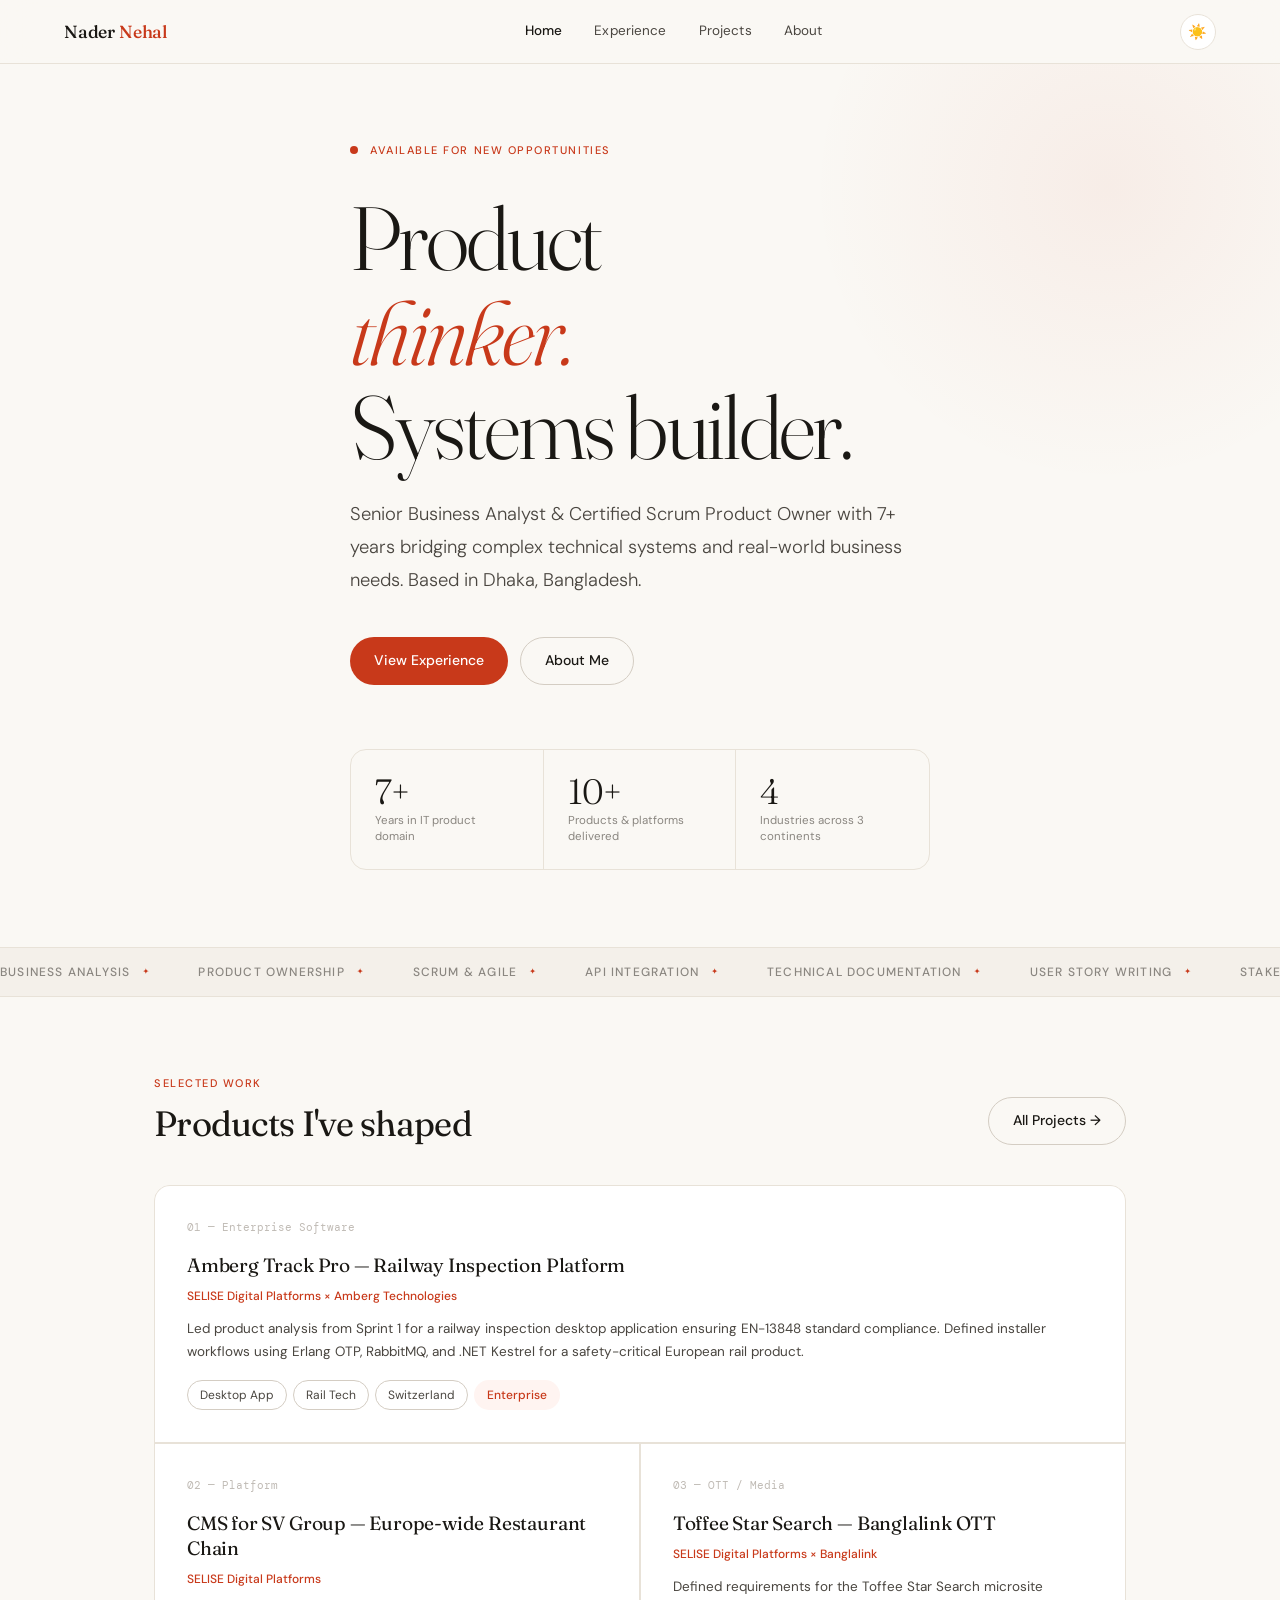
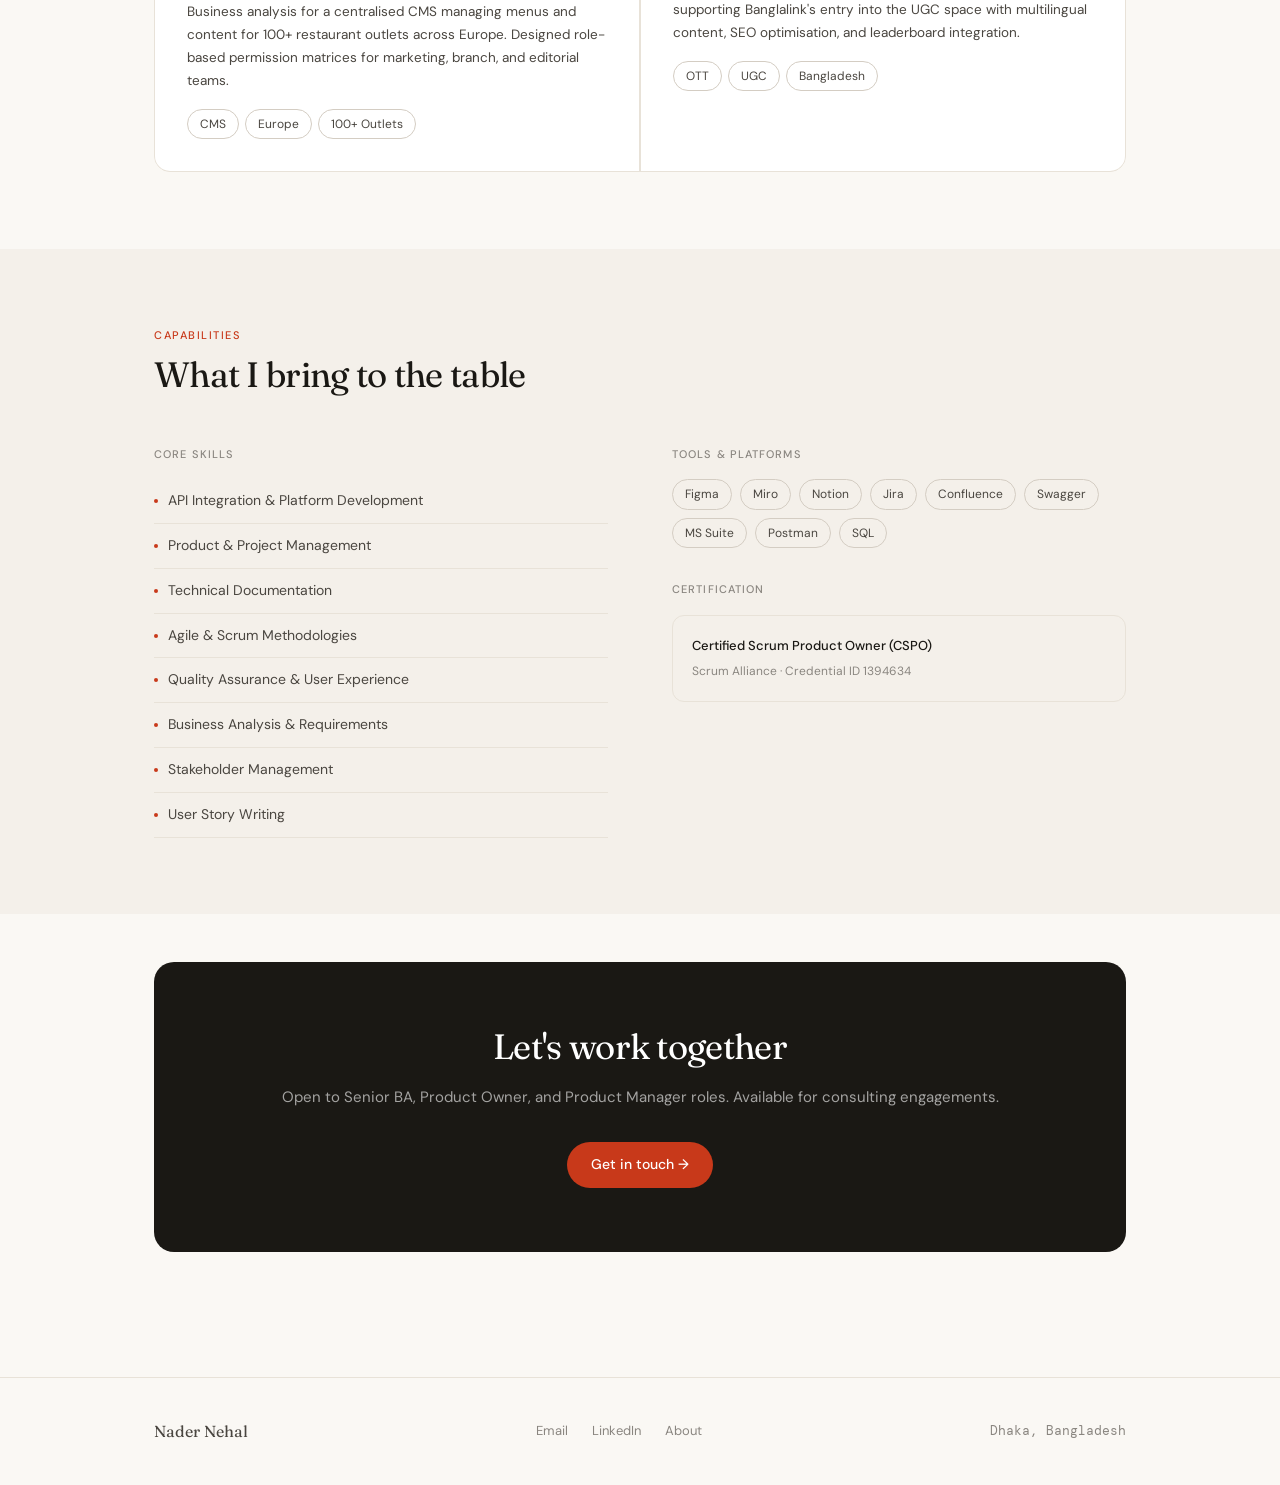
==== index.html @ c9321249 "Initial commit" ====
<!DOCTYPE html>
<html lang="en">
<head>
<meta charset="UTF-8"/>
<meta name="viewport" content="width=device-width,initial-scale=1"/>
<title>Nader Nehal — Business Analyst & Product Owner</title>
<meta name="description" content="Senior Business Analyst and Certified Scrum Product Owner with 7+ years in IT product domain. Based in Dhaka, Bangladesh."/>
<link rel="stylesheet" href="shared.css"/>
<style>
/* HERO */
.hero { min-height: calc(100vh - var(--nav-h)); display: flex; flex-direction: column; justify-content: center; padding: clamp(3rem,6vw,5rem) 0; position: relative; overflow: hidden; }
.hero::before { content: ''; position: absolute; top: -20%; right: -10%; width: 600px; height: 600px; border-radius: 50%; background: radial-gradient(circle, rgba(200,57,26,0.06) 0%, transparent 70%); pointer-events: none; }
.hero-eyebrow { display: flex; align-items: center; gap: 12px; margin-bottom: 2rem; }
.hero-dot { width: 8px; height: 8px; border-radius: 50%; background: var(--accent); flex-shrink: 0; }
.hero-title { margin-bottom: 1.5rem; }
.hero-title em { font-style: italic; color: var(--accent); }
.hero-sub { font-size: clamp(1rem, 2vw, 1.15rem); color: var(--ink-2); max-width: 560px; line-height: 1.8; margin-bottom: 2.5rem; font-weight: 300; }
.hero-actions { display: flex; gap: 12px; flex-wrap: wrap; margin-bottom: 4rem; }
.hero-stats { display: grid; grid-template-columns: repeat(3, 1fr); gap: 0; border: 1px solid var(--border); border-radius: 16px; overflow: hidden; max-width: 580px; }
.stat-item { padding: 1.5rem; border-right: 1px solid var(--border); }
.stat-item:last-child { border-right: none; }
.stat-num { font-family: var(--disp); font-size: 2.2rem; font-weight: 300; letter-spacing: -0.03em; color: var(--ink); line-height: 1; margin-bottom: 4px; }
.stat-label { font-size: 11.5px; color: var(--ink-3); font-weight: 400; line-height: 1.4; }

/* MARQUEE */
.marquee-wrap { overflow: hidden; border-top: 1px solid var(--border); border-bottom: 1px solid var(--border); padding: 14px 0; background: var(--surface); }
.marquee-inner { display: flex; gap: 3rem; animation: marquee 20s linear infinite; white-space: nowrap; }
.marquee-item { font-size: 12px; font-weight: 500; letter-spacing: 0.1em; text-transform: uppercase; color: var(--ink-3); display: flex; align-items: center; gap: 12px; }
.marquee-item::after { content: '✦'; color: var(--accent); font-size: 8px; }
@keyframes marquee { from { transform: translateX(0); } to { transform: translateX(-50%); } }

/* FEATURED WORK */
.work-grid { display: grid; grid-template-columns: 1fr 1fr; gap: 1.5px; background: var(--border); border: 1px solid var(--border); border-radius: 16px; overflow: hidden; }
.work-card { background: var(--white); padding: 2rem; transition: background 0.2s; cursor: default; position: relative; }
.work-card:hover { background: var(--cream); }
.work-card-wide { grid-column: 1 / -1; }
.work-num { font-family: var(--mono); font-size: 11px; color: var(--ink-4); margin-bottom: 1rem; }
.work-title { font-family: var(--disp); font-size: 1.2rem; font-weight: 400; color: var(--ink); margin-bottom: 8px; letter-spacing: -0.01em; line-height: 1.3; }
.work-co { font-size: 12px; color: var(--accent); font-weight: 500; margin-bottom: 12px; }
.work-desc { font-size: 13.5px; color: var(--ink-2); line-height: 1.7; }
.work-tags { display: flex; flex-wrap: wrap; gap: 6px; margin-top: 1rem; }

/* SKILLS SECTION */
.skills-layout { display: grid; grid-template-columns: 1fr 1fr; gap: 4rem; }
.skill-list { list-style: none; }
.skill-list li { display: flex; align-items: center; gap: 10px; padding: 10px 0; border-bottom: 1px solid var(--border); font-size: 14px; color: var(--ink-2); }
.skill-list li::before { content: ''; width: 4px; height: 4px; border-radius: 50%; background: var(--accent); flex-shrink: 0; }

/* CTA */
.cta-band { background: var(--ink); color: white; border-radius: 20px; padding: clamp(2.5rem, 5vw, 4rem); text-align: center; margin: 0 0 clamp(3rem, 6vw, 5rem); }
[data-theme="dark"] .cta-band { background: var(--white); }
.cta-band .display-md { color: white; margin-bottom: 1rem; }
[data-theme="dark"] .cta-band .display-md { color: var(--ink); }
.cta-band p { color: rgba(255,255,255,0.6); margin-bottom: 2rem; font-size: 15px; }
[data-theme="dark"] .cta-band p { color: var(--ink-3); }

@media (max-width: 768px) {
  .work-grid { grid-template-columns: 1fr; }
  .work-card-wide { grid-column: 1; }
  .skills-layout { grid-template-columns: 1fr; gap: 2rem; }
  .hero-stats { grid-template-columns: 1fr; max-width: 280px; }
  .stat-item { border-right: none; border-bottom: 1px solid var(--border); }
  .stat-item:last-child { border-bottom: none; }
}
</style>
</head>
<body>
<nav class="nav">
  <a href="index.html" class="nav-brand">Nader <span>Nehal</span></a>
  <div class="nav-links">
    <a href="index.html" class="active">Home</a>
    <a href="experience.html">Experience</a>
    <a href="projects.html">Projects</a>
    <a href="about.html">About</a>
  </div>
  <div class="nav-right">
    <button class="theme-btn" id="theme-btn" title="Toggle dark mode">☀️</button>
    <button class="menu-btn" id="menu-btn" aria-label="Menu"><span></span><span></span><span></span></button>
  </div>
</nav>
<div class="mobile-menu" id="mobile-menu">
  <a href="index.html">Home</a>
  <a href="experience.html">Experience</a>
  <a href="projects.html">Projects</a>
  <a href="about.html">About</a>
</div>

<main>
  <!-- HERO -->
  <section class="hero">
    <div class="container">
      <div class="hero-eyebrow fade-up">
        <div class="hero-dot"></div>
        <span class="overline">Available for new opportunities</span>
      </div>
      <h1 class="display-xl hero-title fade-up fade-up-1">
        Product<br>
        <em>thinker.</em><br>
        Systems builder.
      </h1>
      <p class="hero-sub fade-up fade-up-2">Senior Business Analyst & Certified Scrum Product Owner with 7+ years bridging complex technical systems and real-world business needs. Based in Dhaka, Bangladesh.</p>
      <div class="hero-actions fade-up fade-up-3">
        <a href="experience.html" class="btn btn-primary">View Experience</a>
        <a href="about.html" class="btn btn-outline">About Me</a>
      </div>
      <div class="hero-stats fade-up fade-up-4">
        <div class="stat-item">
          <div class="stat-num">7+</div>
          <div class="stat-label">Years in IT product domain</div>
        </div>
        <div class="stat-item">
          <div class="stat-num">10+</div>
          <div class="stat-label">Products & platforms delivered</div>
        </div>
        <div class="stat-item">
          <div class="stat-num">4</div>
          <div class="stat-label">Industries across 3 continents</div>
        </div>
      </div>
    </div>
  </section>

  <!-- MARQUEE -->
  <div class="marquee-wrap">
    <div class="marquee-inner">
      <span class="marquee-item">Business Analysis</span>
      <span class="marquee-item">Product Ownership</span>
      <span class="marquee-item">Scrum & Agile</span>
      <span class="marquee-item">API Integration</span>
      <span class="marquee-item">Technical Documentation</span>
      <span class="marquee-item">User Story Writing</span>
      <span class="marquee-item">Stakeholder Management</span>
      <span class="marquee-item">UAT Facilitation</span>
      <span class="marquee-item">Business Analysis</span>
      <span class="marquee-item">Product Ownership</span>
      <span class="marquee-item">Scrum & Agile</span>
      <span class="marquee-item">API Integration</span>
      <span class="marquee-item">Technical Documentation</span>
      <span class="marquee-item">User Story Writing</span>
      <span class="marquee-item">Stakeholder Management</span>
      <span class="marquee-item">UAT Facilitation</span>
    </div>
  </div>

  <!-- FEATURED WORK -->
  <section class="section">
    <div class="container">
      <div style="display:flex;align-items:flex-end;justify-content:space-between;flex-wrap:wrap;gap:1rem;margin-bottom:2.5rem;">
        <div>
          <div class="overline fade-up" style="margin-bottom:10px;">Selected Work</div>
          <h2 class="display-md fade-up fade-up-1">Products I've shaped</h2>
        </div>
        <a href="projects.html" class="btn btn-outline fade-up fade-up-2">All Projects →</a>
      </div>
      <div class="work-grid fade-up fade-up-1">
        <div class="work-card work-card-wide">
          <div class="work-num">01 — Enterprise Software</div>
          <div class="work-title">Amberg Track Pro — Railway Inspection Platform</div>
          <div class="work-co">SELISE Digital Platforms × Amberg Technologies</div>
          <div class="work-desc">Led product analysis from Sprint 1 for a railway inspection desktop application ensuring EN-13848 standard compliance. Defined installer workflows using Erlang OTP, RabbitMQ, and .NET Kestrel for a safety-critical European rail product.</div>
          <div class="work-tags">
            <span class="tag">Desktop App</span><span class="tag">Rail Tech</span><span class="tag">Switzerland</span><span class="tag tag-accent">Enterprise</span>
          </div>
        </div>
        <div class="work-card">
          <div class="work-num">02 — Platform</div>
          <div class="work-title">CMS for SV Group — Europe-wide Restaurant Chain</div>
          <div class="work-co">SELISE Digital Platforms</div>
          <div class="work-desc">Business analysis for a centralised CMS managing menus and content for 100+ restaurant outlets across Europe. Designed role-based permission matrices for marketing, branch, and editorial teams.</div>
          <div class="work-tags">
            <span class="tag">CMS</span><span class="tag">Europe</span><span class="tag">100+ Outlets</span>
          </div>
        </div>
        <div class="work-card">
          <div class="work-num">03 — OTT / Media</div>
          <div class="work-title">Toffee Star Search — Banglalink OTT</div>
          <div class="work-co">SELISE Digital Platforms × Banglalink</div>
          <div class="work-desc">Defined requirements for the Toffee Star Search microsite supporting Banglalink's entry into the UGC space with multilingual content, SEO optimisation, and leaderboard integration.</div>
          <div class="work-tags">
            <span class="tag">OTT</span><span class="tag">UGC</span><span class="tag">Bangladesh</span>
          </div>
        </div>
      </div>
    </div>
  </section>

  <!-- SKILLS -->
  <section class="section" style="background:var(--surface);">
    <div class="container">
      <div class="overline fade-up" style="margin-bottom:10px;">Capabilities</div>
      <h2 class="display-md fade-up fade-up-1" style="margin-bottom:3rem;">What I bring to the table</h2>
      <div class="skills-layout">
        <div>
          <div style="font-size:11px;font-weight:500;letter-spacing:0.1em;text-transform:uppercase;color:var(--ink-3);margin-bottom:1rem;">Core Skills</div>
          <ul class="skill-list fade-up fade-up-1">
            <li>API Integration & Platform Development</li>
            <li>Product & Project Management</li>
            <li>Technical Documentation</li>
            <li>Agile & Scrum Methodologies</li>
            <li>Quality Assurance & User Experience</li>
            <li>Business Analysis & Requirements</li>
            <li>Stakeholder Management</li>
            <li>User Story Writing</li>
          </ul>
        </div>
        <div>
          <div style="font-size:11px;font-weight:500;letter-spacing:0.1em;text-transform:uppercase;color:var(--ink-3);margin-bottom:1rem;">Tools & Platforms</div>
          <div style="display:flex;flex-wrap:wrap;gap:8px;" class="fade-up fade-up-2">
            <span class="tag">Figma</span><span class="tag">Miro</span><span class="tag">Notion</span>
            <span class="tag">Jira</span><span class="tag">Confluence</span><span class="tag">Swagger</span>
            <span class="tag">MS Suite</span><span class="tag">Postman</span><span class="tag">SQL</span>
          </div>
          <div style="margin-top:2rem;">
            <div style="font-size:11px;font-weight:500;letter-spacing:0.1em;text-transform:uppercase;color:var(--ink-3);margin-bottom:1rem;">Certification</div>
            <div class="fade-up fade-up-3" style="border:1px solid var(--border);border-radius:12px;padding:1.2rem;">
              <div style="font-size:13px;font-weight:500;color:var(--ink);margin-bottom:4px;">Certified Scrum Product Owner (CSPO)</div>
              <div style="font-size:12px;color:var(--ink-3);">Scrum Alliance · Credential ID 1394634</div>
            </div>
          </div>
        </div>
      </div>
    </div>
  </section>

  <!-- CTA -->
  <section class="section-sm">
    <div class="container">
      <div class="cta-band fade-up">
        <h2 class="display-md">Let's work together</h2>
        <p>Open to Senior BA, Product Owner, and Product Manager roles. Available for consulting engagements.</p>
        <a href="mailto:nader.nehal0@gmail.com" class="btn btn-primary">Get in touch →</a>
      </div>
    </div>
  </section>
</main>

<footer class="footer">
  <div class="container">
    <div class="footer-inner">
      <span class="footer-name">Nader Nehal</span>
      <div class="footer-links">
        <a href="mailto:nader.nehal0@gmail.com">Email</a>
        <a href="https://linkedin.com/in/nadernehal" target="_blank">LinkedIn</a>
        <a href="about.html">About</a>
      </div>
      <span class="mono">Dhaka, Bangladesh</span>
    </div>
  </div>
</footer>

<script src="site-content.js"></script>
<script>
// Theme
const html = document.documentElement;
const themeBtn = document.getElementById('theme-btn');
const saved = localStorage.getItem('nn-theme');
if(saved === 'dark') { html.dataset.theme = 'dark'; themeBtn.textContent = '🌙'; }
themeBtn.addEventListener('click', () => {
  const isDark = html.dataset.theme === 'dark';
  html.dataset.theme = isDark ? '' : 'dark';
  themeBtn.textContent = isDark ? '☀️' : '🌙';
  localStorage.setItem('nn-theme', isDark ? 'light' : 'dark');
});

// Mobile menu
const menuBtn = document.getElementById('menu-btn');
const mobileMenu = document.getElementById('mobile-menu');
menuBtn.addEventListener('click', () => mobileMenu.classList.toggle('open'));

// Scroll animations
const obs = new IntersectionObserver((entries) => {
  entries.forEach(e => { if(e.isIntersecting) e.target.classList.add('visible'); });
}, { threshold: 0.1 });
document.querySelectorAll('.fade-up').forEach(el => obs.observe(el));
</script>
</body>
</html>
---- shared.css ----
@import url('https://fonts.googleapis.com/css2?family=Fraunces:ital,opsz,wght@0,9..144,300;0,9..144,400;0,9..144,500;0,9..144,600;1,9..144,300;1,9..144,400&family=DM+Sans:wght@300;400;500&family=DM+Mono:wght@400;500&display=swap');

*, *::before, *::after { box-sizing: border-box; margin: 0; padding: 0; }

:root {
  --cream: #faf8f4;
  --white: #ffffff;
  --ink: #1a1814;
  --ink-2: #4a4640;
  --ink-3: #8a8680;
  --ink-4: #c0bbb5;
  --border: #e8e2d8;
  --border-2: #d4cdc3;
  --accent: #c8391a;
  --accent-2: #e04a2a;
  --accent-bg: #fff4f1;
  --gold: #b8860b;
  --surface: #f4f0ea;
  --disp: 'Fraunces', Georgia, serif;
  --sans: 'DM Sans', system-ui, sans-serif;
  --mono: 'DM Mono', monospace;
  --nav-h: 64px;
}

[data-theme="dark"] {
  --cream: #131210;
  --white: #1c1a17;
  --ink: #f0ece4;
  --ink-2: #b0a898;
  --ink-3: #706860;
  --ink-4: #403830;
  --border: #2a2620;
  --border-2: #3a3630;
  --accent: #e05030;
  --accent-bg: #1e1410;
  --surface: #181610;
}

html, body { min-height: 100vh; background: var(--cream); color: var(--ink); font-family: var(--sans); font-size: 16px; line-height: 1.7; -webkit-font-smoothing: antialiased; transition: background 0.3s, color 0.3s; }

/* NAV */
.nav {
  position: sticky; top: 0; z-index: 100; height: var(--nav-h);
  display: flex; align-items: center; justify-content: space-between;
  padding: 0 clamp(1.5rem, 5vw, 4rem);
  background: rgba(250,248,244,0.92); backdrop-filter: blur(16px);
  border-bottom: 1px solid var(--border);
  transition: background 0.3s;
}
[data-theme="dark"] .nav { background: rgba(19,18,16,0.92); }

.nav-brand { font-family: var(--disp); font-size: 1.1rem; font-weight: 500; color: var(--ink); text-decoration: none; letter-spacing: -0.01em; }
.nav-brand span { color: var(--accent); }

.nav-links { display: flex; align-items: center; gap: 2rem; }
.nav-links a { font-size: 13.5px; font-weight: 400; color: var(--ink-2); text-decoration: none; letter-spacing: 0.01em; transition: color 0.15s; }
.nav-links a:hover, .nav-links a.active { color: var(--ink); }
.nav-links a.active { font-weight: 500; }

.nav-right { display: flex; align-items: center; gap: 12px; }

.theme-btn {
  width: 36px; height: 36px; border: 1px solid var(--border); border-radius: 50%;
  background: var(--white); cursor: pointer; display: flex; align-items: center; justify-content: center;
  font-size: 15px; transition: all 0.2s; color: var(--ink-2);
}
.theme-btn:hover { border-color: var(--border-2); color: var(--ink); }

.menu-btn { display: none; width: 36px; height: 36px; border: 1px solid var(--border); border-radius: 8px; background: var(--white); cursor: pointer; flex-direction: column; align-items: center; justify-content: center; gap: 4px; }
.menu-btn span { display: block; width: 16px; height: 1.5px; background: var(--ink-2); transition: all 0.2s; }

.mobile-menu { display: none; position: fixed; top: var(--nav-h); left: 0; right: 0; z-index: 99; background: var(--cream); border-bottom: 1px solid var(--border); padding: 1rem 1.5rem; flex-direction: column; gap: 0; }
.mobile-menu a { display: block; padding: 12px 0; font-size: 15px; color: var(--ink-2); text-decoration: none; border-bottom: 1px solid var(--border); }
.mobile-menu a:last-child { border-bottom: none; }
.mobile-menu.open { display: flex; }

/* LAYOUT */
.container { max-width: 1100px; margin: 0 auto; padding: 0 clamp(1.5rem, 5vw, 4rem); }
.section { padding: clamp(3rem, 6vw, 5rem) 0; }
.section-sm { padding: clamp(2rem, 4vw, 3rem) 0; }

/* TYPOGRAPHY */
.display-xl { font-family: var(--disp); font-size: clamp(3rem, 7vw, 6rem); font-weight: 300; line-height: 1.05; letter-spacing: -0.03em; color: var(--ink); }
.display-lg { font-family: var(--disp); font-size: clamp(2rem, 5vw, 3.5rem); font-weight: 300; line-height: 1.1; letter-spacing: -0.03em; }
.display-md { font-family: var(--disp); font-size: clamp(1.5rem, 3vw, 2.2rem); font-weight: 400; line-height: 1.2; letter-spacing: -0.02em; }
.overline { font-size: 11px; font-weight: 500; letter-spacing: 0.14em; text-transform: uppercase; color: var(--accent); }
.mono { font-family: var(--mono); font-size: 13px; color: var(--ink-3); }

/* DIVIDER */
.rule { height: 1px; background: var(--border); }
.rule-accent { height: 2px; background: var(--accent); width: 40px; }

/* PILL / TAG */
.tag { display: inline-block; padding: 4px 12px; border: 1px solid var(--border-2); border-radius: 99px; font-size: 12px; color: var(--ink-2); font-weight: 400; }
.tag-accent { background: var(--accent-bg); border-color: transparent; color: var(--accent); font-weight: 500; }

/* BUTTON */
.btn { display: inline-flex; align-items: center; gap: 8px; padding: 11px 24px; border-radius: 99px; font-size: 14px; font-weight: 500; cursor: pointer; transition: all 0.2s; text-decoration: none; border: none; font-family: var(--sans); }
.btn-primary { background: var(--accent); color: white; }
.btn-primary:hover { background: var(--accent-2); transform: translateY(-1px); }
.btn-outline { background: transparent; color: var(--ink); border: 1.5px solid var(--border-2); }
.btn-outline:hover { border-color: var(--ink-3); }

/* FOOTER */
.footer { border-top: 1px solid var(--border); padding: 2.5rem 0; }
.footer-inner { display: flex; align-items: center; justify-content: space-between; flex-wrap: wrap; gap: 1rem; }
.footer-name { font-family: var(--disp); font-size: 1rem; font-weight: 400; color: var(--ink-2); }
.footer-links { display: flex; gap: 1.5rem; }
.footer-links a { font-size: 13px; color: var(--ink-3); text-decoration: none; transition: color 0.15s; }
.footer-links a:hover { color: var(--ink); }

/* SCROLL ANIMATION */
.fade-up { opacity: 0; transform: translateY(24px); transition: opacity 0.6s ease, transform 0.6s ease; }
.fade-up.visible { opacity: 1; transform: translateY(0); }
.fade-up-1 { transition-delay: 0.1s; }
.fade-up-2 { transition-delay: 0.2s; }
.fade-up-3 { transition-delay: 0.3s; }
.fade-up-4 { transition-delay: 0.4s; }

@media (max-width: 768px) {
  .nav-links { display: none; }
  .menu-btn { display: flex; }
}
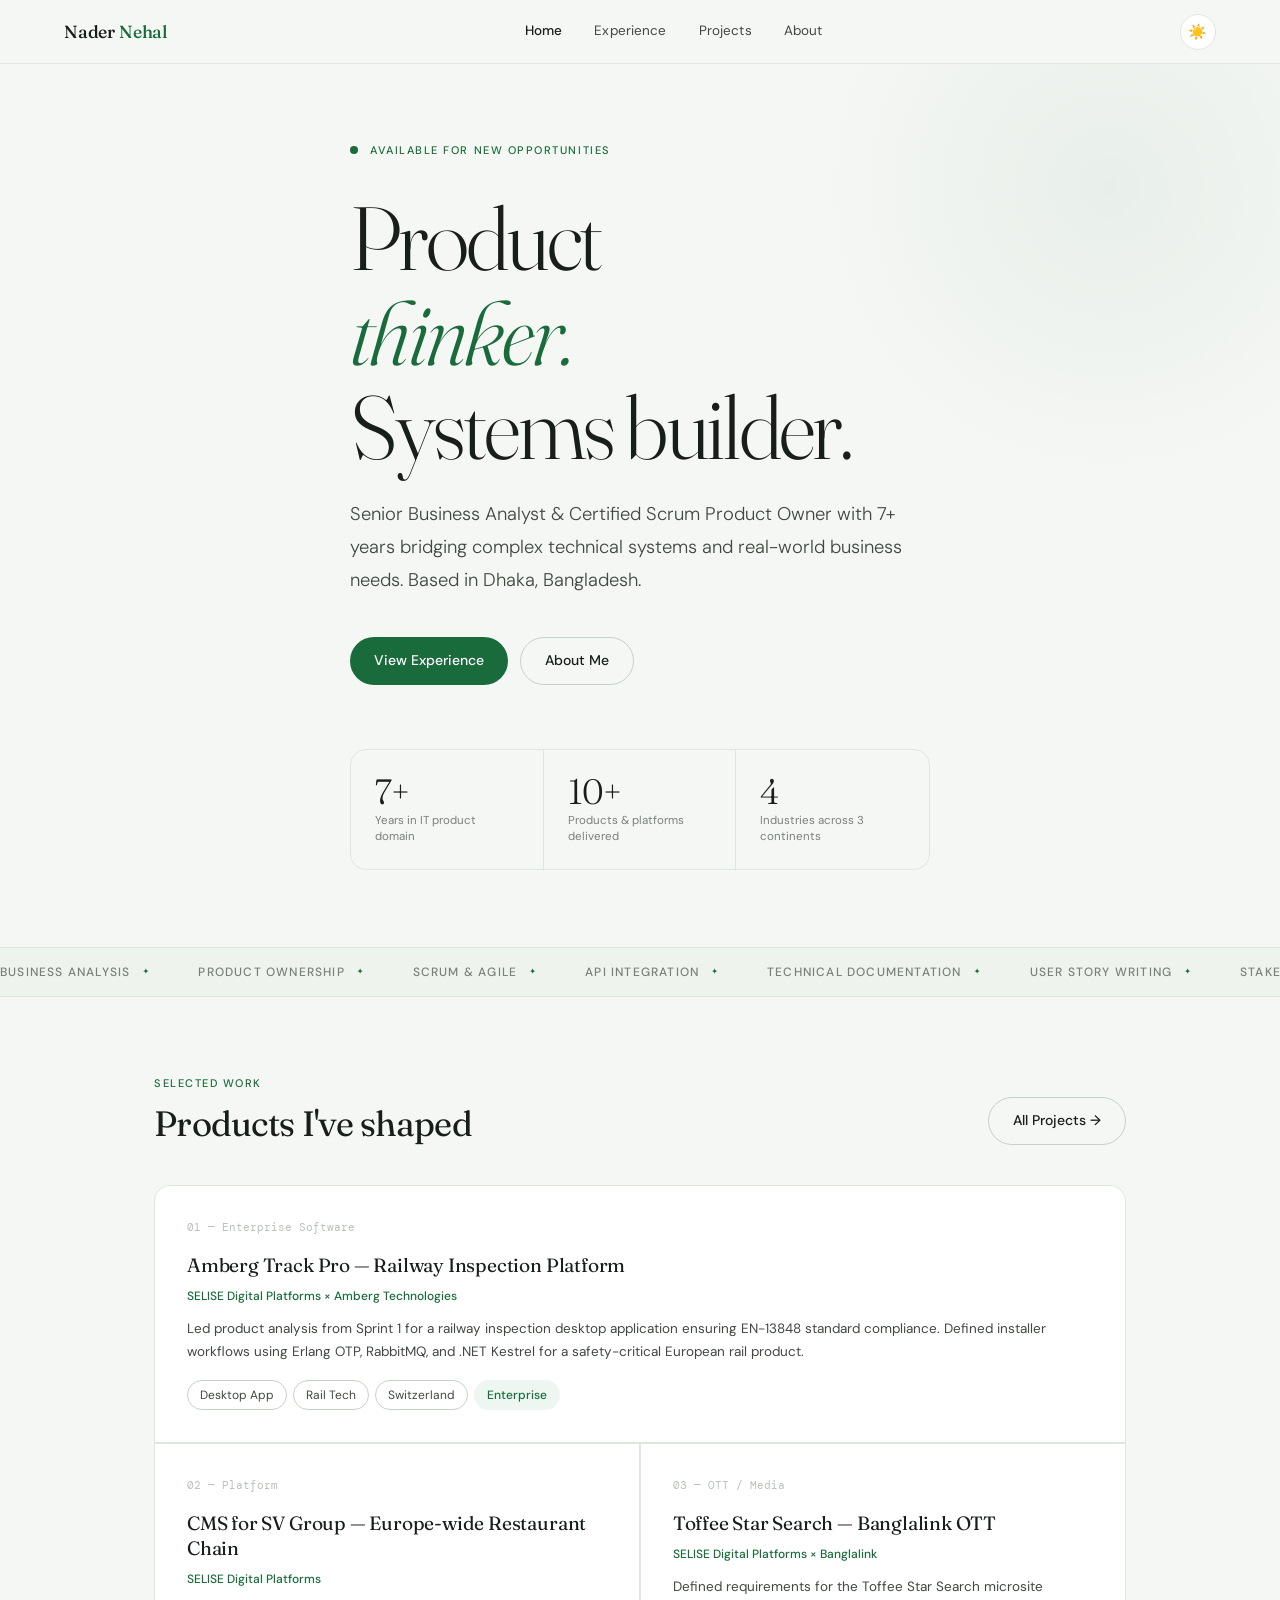
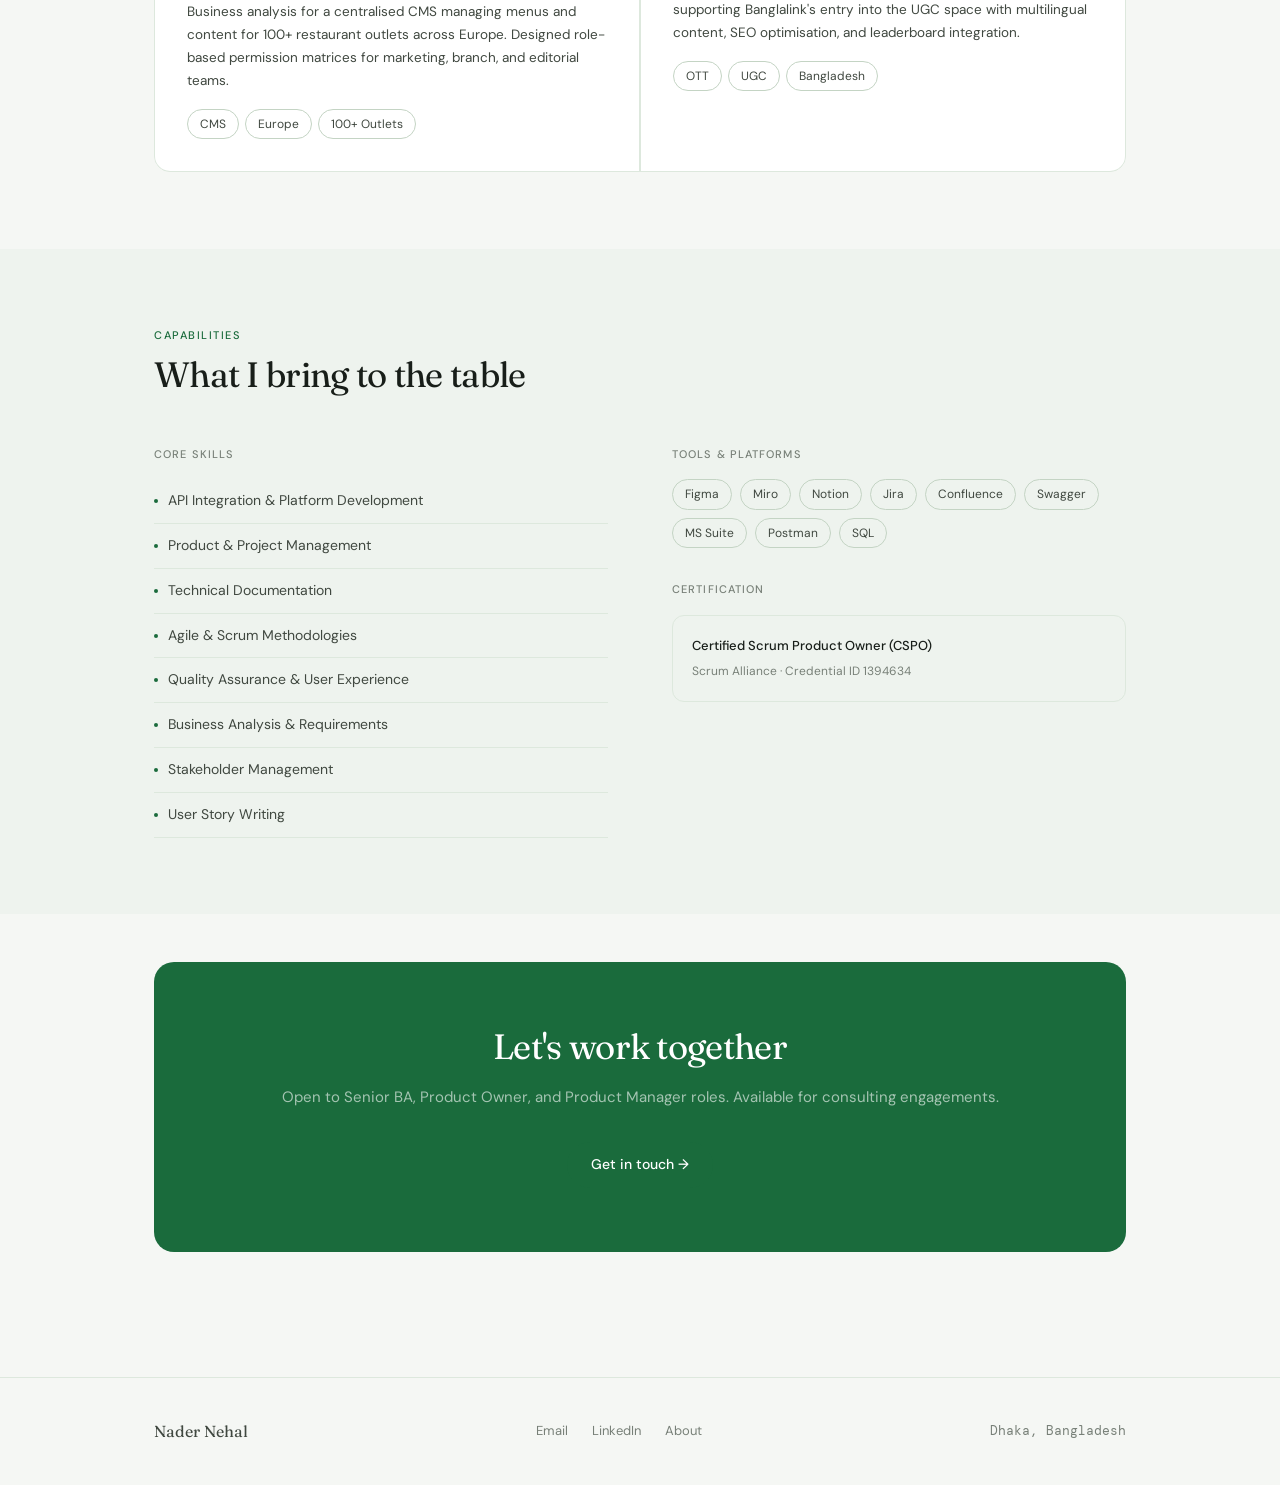
==== commit ed0a38c6: "Update to green color palette" ====
--- a/index.html
+++ b/index.html
@@ -9,7 +9,7 @@
 <style>
 /* HERO */
 .hero { min-height: calc(100vh - var(--nav-h)); display: flex; flex-direction: column; justify-content: center; padding: clamp(3rem,6vw,5rem) 0; position: relative; overflow: hidden; }
-.hero::before { content: ''; position: absolute; top: -20%; right: -10%; width: 600px; height: 600px; border-radius: 50%; background: radial-gradient(circle, rgba(200,57,26,0.06) 0%, transparent 70%); pointer-events: none; }
+.hero::before { content: ''; position: absolute; top: -20%; right: -10%; width: 600px; height: 600px; border-radius: 50%; background: radial-gradient(circle, rgba(26,107,60,0.06) 0%, transparent 70%); pointer-events: none; }
 .hero-eyebrow { display: flex; align-items: center; gap: 12px; margin-bottom: 2rem; }
 .hero-dot { width: 8px; height: 8px; border-radius: 50%; background: var(--accent); flex-shrink: 0; }
 .hero-title { margin-bottom: 1.5rem; }
@@ -47,7 +47,7 @@
 .skill-list li::before { content: ''; width: 4px; height: 4px; border-radius: 50%; background: var(--accent); flex-shrink: 0; }
 
 /* CTA */
-.cta-band { background: var(--ink); color: white; border-radius: 20px; padding: clamp(2.5rem, 5vw, 4rem); text-align: center; margin: 0 0 clamp(3rem, 6vw, 5rem); }
+.cta-band { background: var(--accent); color: white; border-radius: 20px; padding: clamp(2.5rem, 5vw, 4rem); text-align: center; margin: 0 0 clamp(3rem, 6vw, 5rem); }
 [data-theme="dark"] .cta-band { background: var(--white); }
 .cta-band .display-md { color: white; margin-bottom: 1rem; }
 [data-theme="dark"] .cta-band .display-md { color: var(--ink); }
--- a/shared.css
+++ b/shared.css
@@ -3,19 +3,19 @@
 *, *::before, *::after { box-sizing: border-box; margin: 0; padding: 0; }
 
 :root {
-  --cream: #faf8f4;
+  --cream: #f5f7f4;
   --white: #ffffff;
-  --ink: #1a1814;
-  --ink-2: #4a4640;
-  --ink-3: #8a8680;
-  --ink-4: #c0bbb5;
-  --border: #e8e2d8;
-  --border-2: #d4cdc3;
-  --accent: #c8391a;
-  --accent-2: #e04a2a;
-  --accent-bg: #fff4f1;
-  --gold: #b8860b;
-  --surface: #f4f0ea;
+  --ink: #181e19;
+  --ink-2: #404840;
+  --ink-3: #788078;
+  --ink-4: #b8c0b8;
+  --border: #dde8dd;
+  --border-2: #c4d4c4;
+  --accent: #1a6b3c;
+  --accent-2: #22844a;
+  --accent-bg: #eef6f1;
+  --gold: #2d8653;
+  --surface: #eef3ee;
   --disp: 'Fraunces', Georgia, serif;
   --sans: 'DM Sans', system-ui, sans-serif;
   --mono: 'DM Mono', monospace;
@@ -23,17 +23,17 @@
 }
 
 [data-theme="dark"] {
-  --cream: #131210;
-  --white: #1c1a17;
-  --ink: #f0ece4;
-  --ink-2: #b0a898;
-  --ink-3: #706860;
-  --ink-4: #403830;
-  --border: #2a2620;
-  --border-2: #3a3630;
-  --accent: #e05030;
-  --accent-bg: #1e1410;
-  --surface: #181610;
+  --cream: #111612;
+  --white: #171d18;
+  --ink: #e8f0e8;
+  --ink-2: #a0b0a0;
+  --ink-3: #607060;
+  --ink-4: #364036;
+  --border: #243024;
+  --border-2: #304030;
+  --accent: #2d9e56;
+  --accent-bg: #0e1e12;
+  --surface: #141a14;
 }
 
 html, body { min-height: 100vh; background: var(--cream); color: var(--ink); font-family: var(--sans); font-size: 16px; line-height: 1.7; -webkit-font-smoothing: antialiased; transition: background 0.3s, color 0.3s; }
@@ -43,11 +43,11 @@
   position: sticky; top: 0; z-index: 100; height: var(--nav-h);
   display: flex; align-items: center; justify-content: space-between;
   padding: 0 clamp(1.5rem, 5vw, 4rem);
-  background: rgba(250,248,244,0.92); backdrop-filter: blur(16px);
+  background: rgba(245,247,244,0.92); backdrop-filter: blur(16px);
   border-bottom: 1px solid var(--border);
   transition: background 0.3s;
 }
-[data-theme="dark"] .nav { background: rgba(19,18,16,0.92); }
+[data-theme="dark"] .nav { background: rgba(17,22,18,0.92); }
 
 .nav-brand { font-family: var(--disp); font-size: 1.1rem; font-weight: 500; color: var(--ink); text-decoration: none; letter-spacing: -0.01em; }
 .nav-brand span { color: var(--accent); }
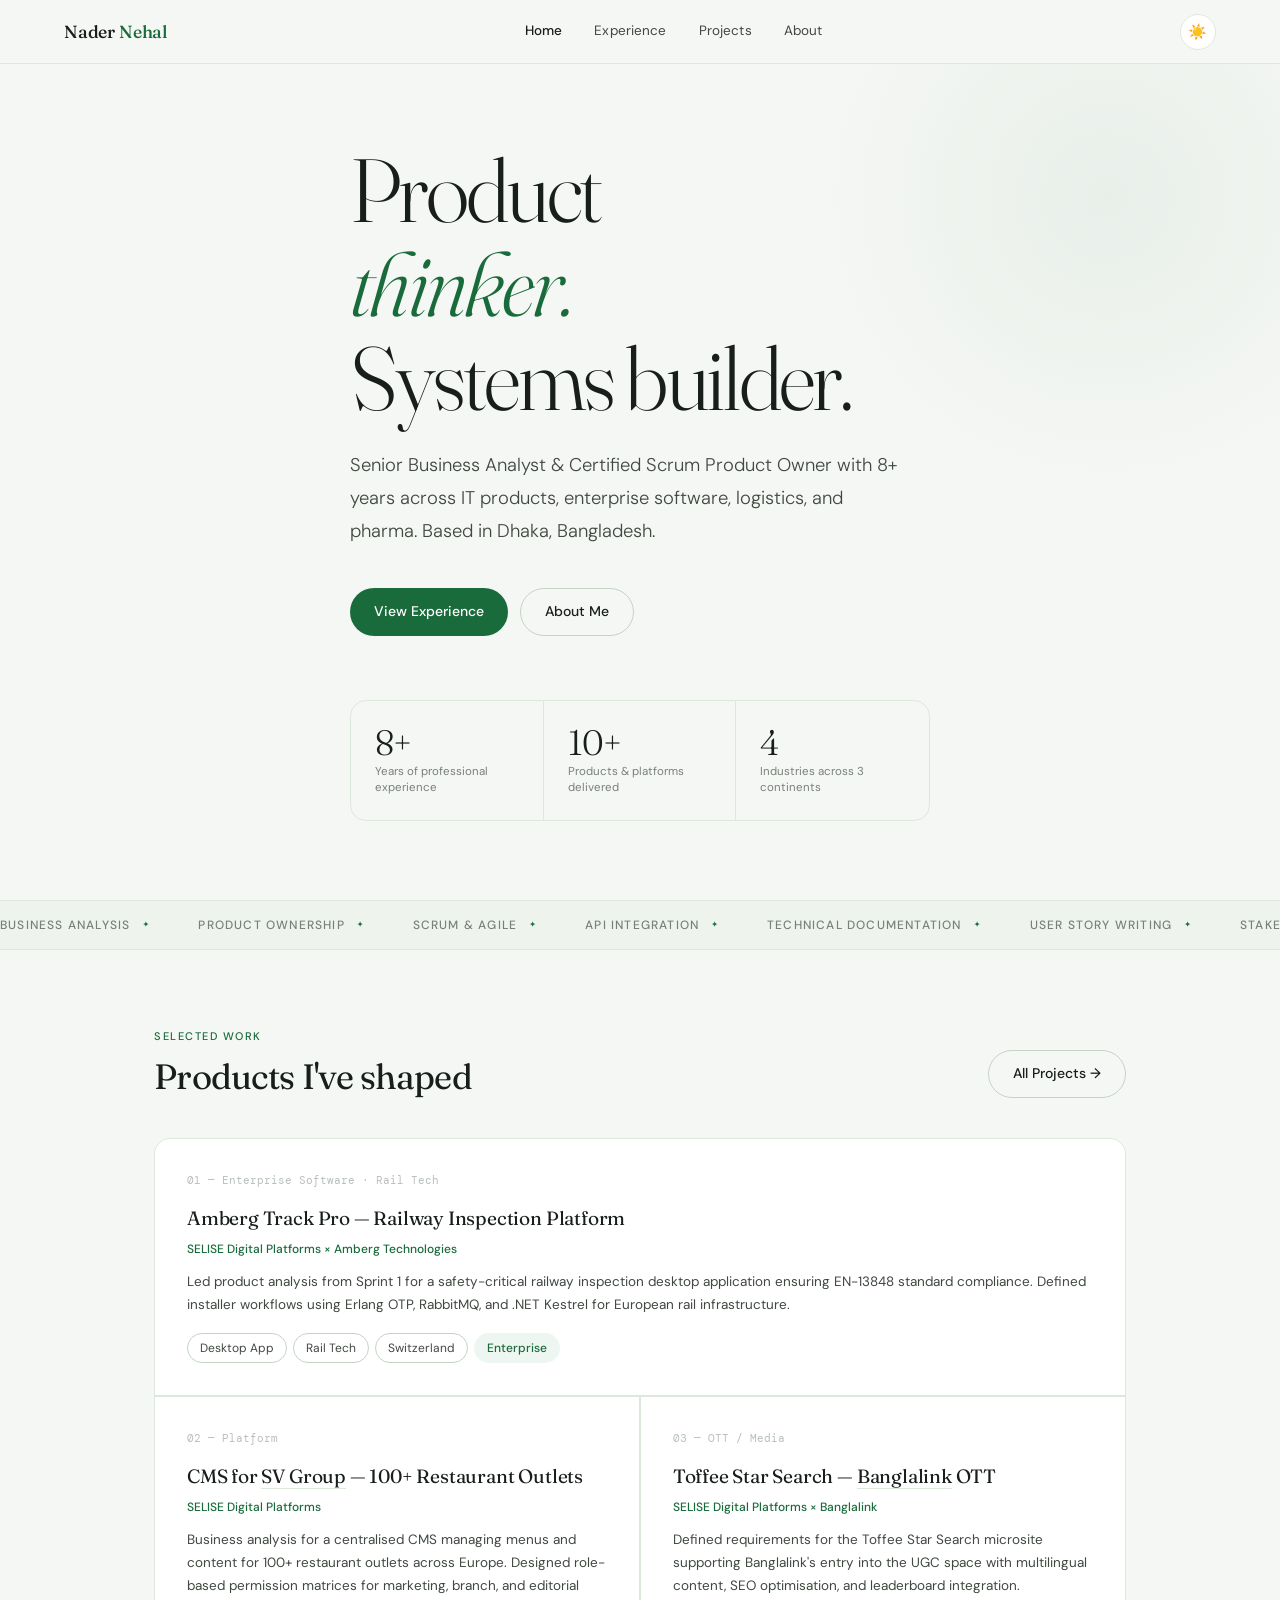
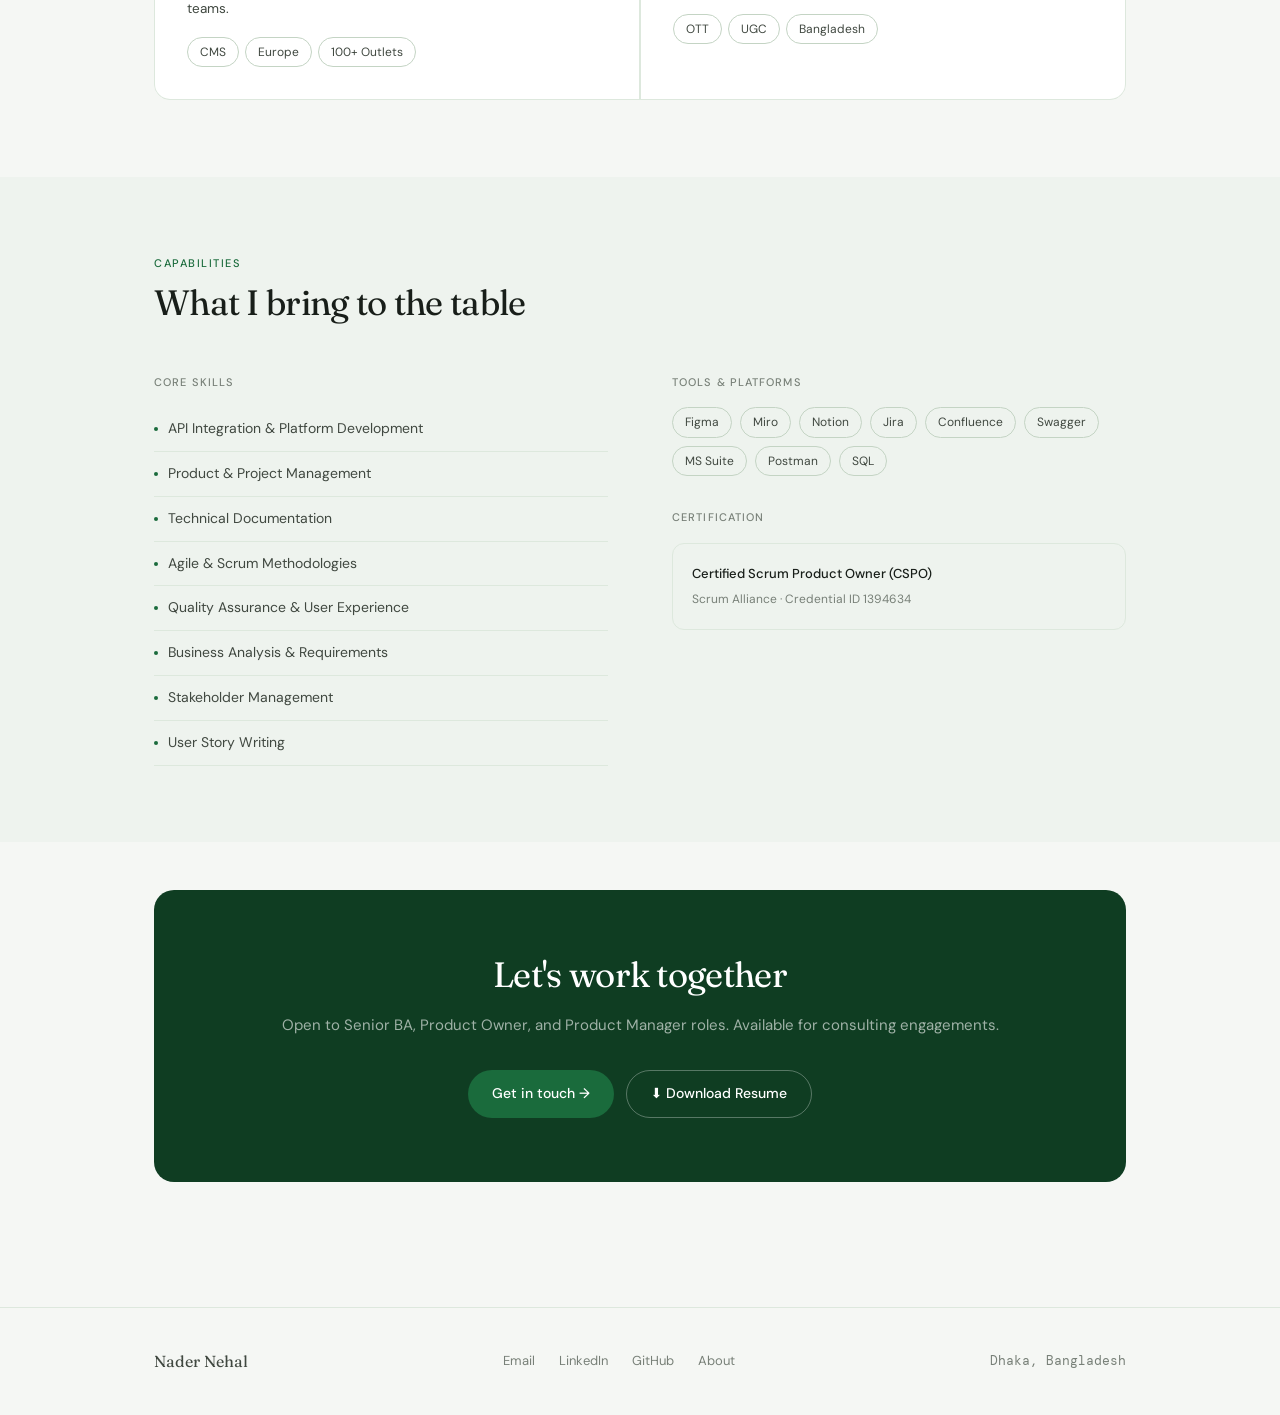
==== commit 0b51af03: "push latest files" ====
--- a/index.html
+++ b/index.html
@@ -4,63 +4,59 @@
 <meta charset="UTF-8"/>
 <meta name="viewport" content="width=device-width,initial-scale=1"/>
 <title>Nader Nehal — Business Analyst & Product Owner</title>
-<meta name="description" content="Senior Business Analyst and Certified Scrum Product Owner with 7+ years in IT product domain. Based in Dhaka, Bangladesh."/>
+<meta name="description" content="Senior Business Analyst and Certified Scrum Product Owner with 8+ years across IT, enterprise software, pharma, and logistics. Based in Dhaka, Bangladesh."/>
 <link rel="stylesheet" href="shared.css"/>
 <style>
-/* HERO */
-.hero { min-height: calc(100vh - var(--nav-h)); display: flex; flex-direction: column; justify-content: center; padding: clamp(3rem,6vw,5rem) 0; position: relative; overflow: hidden; }
-.hero::before { content: ''; position: absolute; top: -20%; right: -10%; width: 600px; height: 600px; border-radius: 50%; background: radial-gradient(circle, rgba(26,107,60,0.06) 0%, transparent 70%); pointer-events: none; }
-.hero-eyebrow { display: flex; align-items: center; gap: 12px; margin-bottom: 2rem; }
-.hero-dot { width: 8px; height: 8px; border-radius: 50%; background: var(--accent); flex-shrink: 0; }
-.hero-title { margin-bottom: 1.5rem; }
-.hero-title em { font-style: italic; color: var(--accent); }
-.hero-sub { font-size: clamp(1rem, 2vw, 1.15rem); color: var(--ink-2); max-width: 560px; line-height: 1.8; margin-bottom: 2.5rem; font-weight: 300; }
-.hero-actions { display: flex; gap: 12px; flex-wrap: wrap; margin-bottom: 4rem; }
-.hero-stats { display: grid; grid-template-columns: repeat(3, 1fr); gap: 0; border: 1px solid var(--border); border-radius: 16px; overflow: hidden; max-width: 580px; }
-.stat-item { padding: 1.5rem; border-right: 1px solid var(--border); }
-.stat-item:last-child { border-right: none; }
-.stat-num { font-family: var(--disp); font-size: 2.2rem; font-weight: 300; letter-spacing: -0.03em; color: var(--ink); line-height: 1; margin-bottom: 4px; }
-.stat-label { font-size: 11.5px; color: var(--ink-3); font-weight: 400; line-height: 1.4; }
-
-/* MARQUEE */
-.marquee-wrap { overflow: hidden; border-top: 1px solid var(--border); border-bottom: 1px solid var(--border); padding: 14px 0; background: var(--surface); }
-.marquee-inner { display: flex; gap: 3rem; animation: marquee 20s linear infinite; white-space: nowrap; }
-.marquee-item { font-size: 12px; font-weight: 500; letter-spacing: 0.1em; text-transform: uppercase; color: var(--ink-3); display: flex; align-items: center; gap: 12px; }
-.marquee-item::after { content: '✦'; color: var(--accent); font-size: 8px; }
-@keyframes marquee { from { transform: translateX(0); } to { transform: translateX(-50%); } }
-
-/* FEATURED WORK */
-.work-grid { display: grid; grid-template-columns: 1fr 1fr; gap: 1.5px; background: var(--border); border: 1px solid var(--border); border-radius: 16px; overflow: hidden; }
-.work-card { background: var(--white); padding: 2rem; transition: background 0.2s; cursor: default; position: relative; }
-.work-card:hover { background: var(--cream); }
-.work-card-wide { grid-column: 1 / -1; }
-.work-num { font-family: var(--mono); font-size: 11px; color: var(--ink-4); margin-bottom: 1rem; }
-.work-title { font-family: var(--disp); font-size: 1.2rem; font-weight: 400; color: var(--ink); margin-bottom: 8px; letter-spacing: -0.01em; line-height: 1.3; }
-.work-co { font-size: 12px; color: var(--accent); font-weight: 500; margin-bottom: 12px; }
-.work-desc { font-size: 13.5px; color: var(--ink-2); line-height: 1.7; }
-.work-tags { display: flex; flex-wrap: wrap; gap: 6px; margin-top: 1rem; }
-
-/* SKILLS SECTION */
-.skills-layout { display: grid; grid-template-columns: 1fr 1fr; gap: 4rem; }
-.skill-list { list-style: none; }
-.skill-list li { display: flex; align-items: center; gap: 10px; padding: 10px 0; border-bottom: 1px solid var(--border); font-size: 14px; color: var(--ink-2); }
-.skill-list li::before { content: ''; width: 4px; height: 4px; border-radius: 50%; background: var(--accent); flex-shrink: 0; }
-
-/* CTA */
-.cta-band { background: var(--accent); color: white; border-radius: 20px; padding: clamp(2.5rem, 5vw, 4rem); text-align: center; margin: 0 0 clamp(3rem, 6vw, 5rem); }
-[data-theme="dark"] .cta-band { background: var(--white); }
-.cta-band .display-md { color: white; margin-bottom: 1rem; }
-[data-theme="dark"] .cta-band .display-md { color: var(--ink); }
-.cta-band p { color: rgba(255,255,255,0.6); margin-bottom: 2rem; font-size: 15px; }
-[data-theme="dark"] .cta-band p { color: var(--ink-3); }
-
-@media (max-width: 768px) {
-  .work-grid { grid-template-columns: 1fr; }
-  .work-card-wide { grid-column: 1; }
-  .skills-layout { grid-template-columns: 1fr; gap: 2rem; }
-  .hero-stats { grid-template-columns: 1fr; max-width: 280px; }
-  .stat-item { border-right: none; border-bottom: 1px solid var(--border); }
-  .stat-item:last-child { border-bottom: none; }
+.hero{min-height:calc(100vh - var(--nav-h));display:flex;flex-direction:column;justify-content:center;padding:clamp(3rem,6vw,5rem) 0;position:relative;overflow:hidden;}
+.hero::before{content:'';position:absolute;top:-20%;right:-10%;width:600px;height:600px;border-radius:50%;background:radial-gradient(circle,rgba(26,107,60,0.06) 0%,transparent 70%);pointer-events:none;}
+.hero-eyebrow{display:flex;align-items:center;gap:12px;margin-bottom:2rem;}
+.hero-dot{width:8px;height:8px;border-radius:50%;background:var(--accent);flex-shrink:0;}
+.hero-title{margin-bottom:1.5rem;}
+.hero-title em{font-style:italic;color:var(--accent);}
+.hero-sub{font-size:clamp(1rem,2vw,1.15rem);color:var(--ink-2);max-width:560px;line-height:1.8;margin-bottom:2.5rem;font-weight:300;}
+.hero-actions{display:flex;gap:12px;flex-wrap:wrap;margin-bottom:4rem;}
+.hero-stats{display:grid;grid-template-columns:repeat(3,1fr);gap:0;border:1px solid var(--border);border-radius:16px;overflow:hidden;max-width:580px;}
+.stat-item{padding:1.5rem;border-right:1px solid var(--border);}
+.stat-item:last-child{border-right:none;}
+.stat-num{font-family:var(--disp);font-size:2.2rem;font-weight:300;letter-spacing:-0.03em;color:var(--ink);line-height:1;margin-bottom:4px;}
+.stat-label{font-size:11.5px;color:var(--ink-3);font-weight:400;line-height:1.4;}
+.marquee-wrap{overflow:hidden;border-top:1px solid var(--border);border-bottom:1px solid var(--border);padding:14px 0;background:var(--surface);}
+.marquee-inner{display:flex;gap:3rem;animation:marquee 20s linear infinite;white-space:nowrap;}
+.marquee-item{font-size:12px;font-weight:500;letter-spacing:0.1em;text-transform:uppercase;color:var(--ink-3);display:flex;align-items:center;gap:12px;}
+.marquee-item::after{content:'✦';color:var(--accent);font-size:8px;}
+@keyframes marquee{from{transform:translateX(0);}to{transform:translateX(-50%);}}
+.work-grid{display:grid;grid-template-columns:1fr 1fr;gap:1.5px;background:var(--border);border:1px solid var(--border);border-radius:16px;overflow:hidden;}
+.work-card{background:var(--white);padding:2rem;transition:background 0.2s;position:relative;}
+.work-card:hover{background:var(--cream);}
+.work-card-wide{grid-column:1/-1;}
+.work-num{font-family:var(--mono);font-size:11px;color:var(--ink-4);margin-bottom:1rem;}
+.work-title{font-family:var(--disp);font-size:1.2rem;font-weight:400;color:var(--ink);margin-bottom:8px;letter-spacing:-0.01em;line-height:1.3;}
+.work-co{font-size:12px;color:var(--accent);font-weight:500;margin-bottom:12px;}
+.work-co a{color:var(--accent);text-decoration:none;}
+.work-co a:hover{text-decoration:underline;}
+.work-desc{font-size:13.5px;color:var(--ink-2);line-height:1.7;}
+.work-tags{display:flex;flex-wrap:wrap;gap:6px;margin-top:1rem;}
+.work-img{width:100%;height:180px;object-fit:cover;border-radius:8px;margin-top:1rem;border:1px solid var(--border);}
+.skills-layout{display:grid;grid-template-columns:1fr 1fr;gap:4rem;}
+.skill-list{list-style:none;}
+.skill-list li{display:flex;align-items:center;gap:10px;padding:10px 0;border-bottom:1px solid var(--border);font-size:14px;color:var(--ink-2);}
+.skill-list li::before{content:'';width:4px;height:4px;border-radius:50%;background:var(--accent);flex-shrink:0;}
+.cta-band{background:#0f3d22;color:white;border-radius:20px;padding:clamp(2.5rem,5vw,4rem);text-align:center;margin:0 0 clamp(3rem,6vw,5rem);}
+[data-theme="dark"] .cta-band{background:var(--white);}
+.cta-band .display-md{color:white;margin-bottom:1rem;}
+[data-theme="dark"] .cta-band .display-md{color:var(--ink);}
+.cta-band p{color:rgba(255,255,255,0.6);margin-bottom:2rem;font-size:15px;}
+[data-theme="dark"] .cta-band p{color:var(--ink-3);}
+.resume-btn{display:inline-flex;align-items:center;gap:8px;padding:11px 24px;border-radius:99px;font-size:14px;font-weight:500;cursor:pointer;transition:all 0.2s;text-decoration:none;border:1.5px solid rgba(255,255,255,0.3);color:white;background:transparent;}
+.resume-btn:hover{background:rgba(255,255,255,0.1);border-color:rgba(255,255,255,0.6);}
+[data-theme="dark"] .resume-btn{border-color:var(--border-2);color:var(--ink);}
+@media(max-width:768px){
+  .work-grid{grid-template-columns:1fr;}
+  .work-card-wide{grid-column:1;}
+  .skills-layout{grid-template-columns:1fr;gap:2rem;}
+  .hero-stats{grid-template-columns:1fr;max-width:280px;}
+  .stat-item{border-right:none;border-bottom:1px solid var(--border);}
+  .stat-item:last-child{border-bottom:none;}
 }
 </style>
 </head>
@@ -86,27 +82,22 @@
 </div>
 
 <main>
-  <!-- HERO -->
   <section class="hero">
     <div class="container">
-      <div class="hero-eyebrow fade-up">
-        <div class="hero-dot"></div>
-        <span class="overline">Available for new opportunities</span>
-      </div>
-      <h1 class="display-xl hero-title fade-up fade-up-1">
+      <h1 class="display-xl hero-title fade-up">
         Product<br>
         <em>thinker.</em><br>
         Systems builder.
       </h1>
-      <p class="hero-sub fade-up fade-up-2">Senior Business Analyst & Certified Scrum Product Owner with 7+ years bridging complex technical systems and real-world business needs. Based in Dhaka, Bangladesh.</p>
-      <div class="hero-actions fade-up fade-up-3">
+      <p class="hero-sub fade-up fade-up-1">Senior Business Analyst & Certified Scrum Product Owner with 8+ years across IT products, enterprise software, logistics, and pharma. Based in Dhaka, Bangladesh.</p>
+      <div class="hero-actions fade-up fade-up-2">
         <a href="experience.html" class="btn btn-primary">View Experience</a>
         <a href="about.html" class="btn btn-outline">About Me</a>
       </div>
-      <div class="hero-stats fade-up fade-up-4">
+      <div class="hero-stats fade-up fade-up-3">
         <div class="stat-item">
-          <div class="stat-num">7+</div>
-          <div class="stat-label">Years in IT product domain</div>
+          <div class="stat-num">8+</div>
+          <div class="stat-label">Years of professional experience</div>
         </div>
         <div class="stat-item">
           <div class="stat-num">10+</div>
@@ -120,7 +111,6 @@
     </div>
   </section>
 
-  <!-- MARQUEE -->
   <div class="marquee-wrap">
     <div class="marquee-inner">
       <span class="marquee-item">Business Analysis</span>
@@ -142,7 +132,6 @@
     </div>
   </div>
 
-  <!-- FEATURED WORK -->
   <section class="section">
     <div class="container">
       <div style="display:flex;align-items:flex-end;justify-content:space-between;flex-wrap:wrap;gap:1rem;margin-bottom:2.5rem;">
@@ -154,37 +143,32 @@
       </div>
       <div class="work-grid fade-up fade-up-1">
         <div class="work-card work-card-wide">
-          <div class="work-num">01 — Enterprise Software</div>
+          <div class="work-num">01 — Enterprise Software · Rail Tech</div>
           <div class="work-title">Amberg Track Pro — Railway Inspection Platform</div>
-          <div class="work-co">SELISE Digital Platforms × Amberg Technologies</div>
-          <div class="work-desc">Led product analysis from Sprint 1 for a railway inspection desktop application ensuring EN-13848 standard compliance. Defined installer workflows using Erlang OTP, RabbitMQ, and .NET Kestrel for a safety-critical European rail product.</div>
+          <div class="work-co"><a href="https://selisegroup.com/" target="_blank">SELISE Digital Platforms</a> × <a href="https://ambergtechnologies.com/" target="_blank">Amberg Technologies</a></div>
+          <div class="work-desc">Led product analysis from Sprint 1 for a safety-critical railway inspection desktop application ensuring EN-13848 standard compliance. Defined installer workflows using Erlang OTP, RabbitMQ, and .NET Kestrel for European rail infrastructure.</div>
           <div class="work-tags">
             <span class="tag">Desktop App</span><span class="tag">Rail Tech</span><span class="tag">Switzerland</span><span class="tag tag-accent">Enterprise</span>
           </div>
         </div>
         <div class="work-card">
           <div class="work-num">02 — Platform</div>
-          <div class="work-title">CMS for SV Group — Europe-wide Restaurant Chain</div>
-          <div class="work-co">SELISE Digital Platforms</div>
+          <div class="work-title">CMS for <a href="https://sv-group.com/en" target="_blank" style="color:inherit;text-decoration:none;border-bottom:1px solid var(--border);">SV Group</a> — 100+ Restaurant Outlets</div>
+          <div class="work-co"><a href="https://selisegroup.com/" target="_blank">SELISE Digital Platforms</a></div>
           <div class="work-desc">Business analysis for a centralised CMS managing menus and content for 100+ restaurant outlets across Europe. Designed role-based permission matrices for marketing, branch, and editorial teams.</div>
-          <div class="work-tags">
-            <span class="tag">CMS</span><span class="tag">Europe</span><span class="tag">100+ Outlets</span>
-          </div>
+          <div class="work-tags"><span class="tag">CMS</span><span class="tag">Europe</span><span class="tag">100+ Outlets</span></div>
         </div>
         <div class="work-card">
           <div class="work-num">03 — OTT / Media</div>
-          <div class="work-title">Toffee Star Search — Banglalink OTT</div>
-          <div class="work-co">SELISE Digital Platforms × Banglalink</div>
+          <div class="work-title">Toffee Star Search — <a href="https://www.banglalink.net/" target="_blank" style="color:inherit;text-decoration:none;border-bottom:1px solid var(--border);">Banglalink</a> OTT</div>
+          <div class="work-co"><a href="https://selisegroup.com/" target="_blank">SELISE Digital Platforms</a> × Banglalink</div>
           <div class="work-desc">Defined requirements for the Toffee Star Search microsite supporting Banglalink's entry into the UGC space with multilingual content, SEO optimisation, and leaderboard integration.</div>
-          <div class="work-tags">
-            <span class="tag">OTT</span><span class="tag">UGC</span><span class="tag">Bangladesh</span>
-          </div>
-        </div>
-      </div>
-    </div>
-  </section>
-
-  <!-- SKILLS -->
+          <div class="work-tags"><span class="tag">OTT</span><span class="tag">UGC</span><span class="tag">Bangladesh</span></div>
+        </div>
+      </div>
+    </div>
+  </section>
+
   <section class="section" style="background:var(--surface);">
     <div class="container">
       <div class="overline fade-up" style="margin-bottom:10px;">Capabilities</div>
@@ -222,13 +206,15 @@
     </div>
   </section>
 
-  <!-- CTA -->
   <section class="section-sm">
     <div class="container">
       <div class="cta-band fade-up">
         <h2 class="display-md">Let's work together</h2>
         <p>Open to Senior BA, Product Owner, and Product Manager roles. Available for consulting engagements.</p>
-        <a href="mailto:nader.nehal0@gmail.com" class="btn btn-primary">Get in touch →</a>
+        <div style="display:flex;gap:12px;justify-content:center;flex-wrap:wrap;">
+          <a href="mailto:nader.nehal0@gmail.com" class="btn btn-primary">Get in touch →</a>
+          <a href="resume.pdf" class="resume-btn" download>⬇ Download Resume</a>
+        </div>
       </div>
     </div>
   </section>
@@ -241,6 +227,7 @@
       <div class="footer-links">
         <a href="mailto:nader.nehal0@gmail.com">Email</a>
         <a href="https://linkedin.com/in/nadernehal" target="_blank">LinkedIn</a>
+        <a href="https://github.com/nadernehal10" target="_blank">GitHub</a>
         <a href="about.html">About</a>
       </div>
       <span class="mono">Dhaka, Bangladesh</span>
@@ -248,30 +235,14 @@
   </div>
 </footer>
 
-<script src="site-content.js"></script>
 <script>
-// Theme
-const html = document.documentElement;
-const themeBtn = document.getElementById('theme-btn');
-const saved = localStorage.getItem('nn-theme');
-if(saved === 'dark') { html.dataset.theme = 'dark'; themeBtn.textContent = '🌙'; }
-themeBtn.addEventListener('click', () => {
-  const isDark = html.dataset.theme === 'dark';
-  html.dataset.theme = isDark ? '' : 'dark';
-  themeBtn.textContent = isDark ? '☀️' : '🌙';
-  localStorage.setItem('nn-theme', isDark ? 'light' : 'dark');
-});
-
-// Mobile menu
-const menuBtn = document.getElementById('menu-btn');
-const mobileMenu = document.getElementById('mobile-menu');
-menuBtn.addEventListener('click', () => mobileMenu.classList.toggle('open'));
-
-// Scroll animations
-const obs = new IntersectionObserver((entries) => {
-  entries.forEach(e => { if(e.isIntersecting) e.target.classList.add('visible'); });
-}, { threshold: 0.1 });
-document.querySelectorAll('.fade-up').forEach(el => obs.observe(el));
+const html=document.documentElement,themeBtn=document.getElementById('theme-btn');
+const saved=localStorage.getItem('nn-theme');
+if(saved==='dark'){html.dataset.theme='dark';themeBtn.textContent='🌙';}
+themeBtn.addEventListener('click',()=>{const d=html.dataset.theme==='dark';html.dataset.theme=d?'':'dark';themeBtn.textContent=d?'☀️':'🌙';localStorage.setItem('nn-theme',d?'light':'dark');});
+document.getElementById('menu-btn').addEventListener('click',()=>document.getElementById('mobile-menu').classList.toggle('open'));
+const obs=new IntersectionObserver(e=>e.forEach(x=>{if(x.isIntersecting)x.target.classList.add('visible');}),{threshold:0.1});
+document.querySelectorAll('.fade-up').forEach(el=>obs.observe(el));
 </script>
 </body>
 </html>
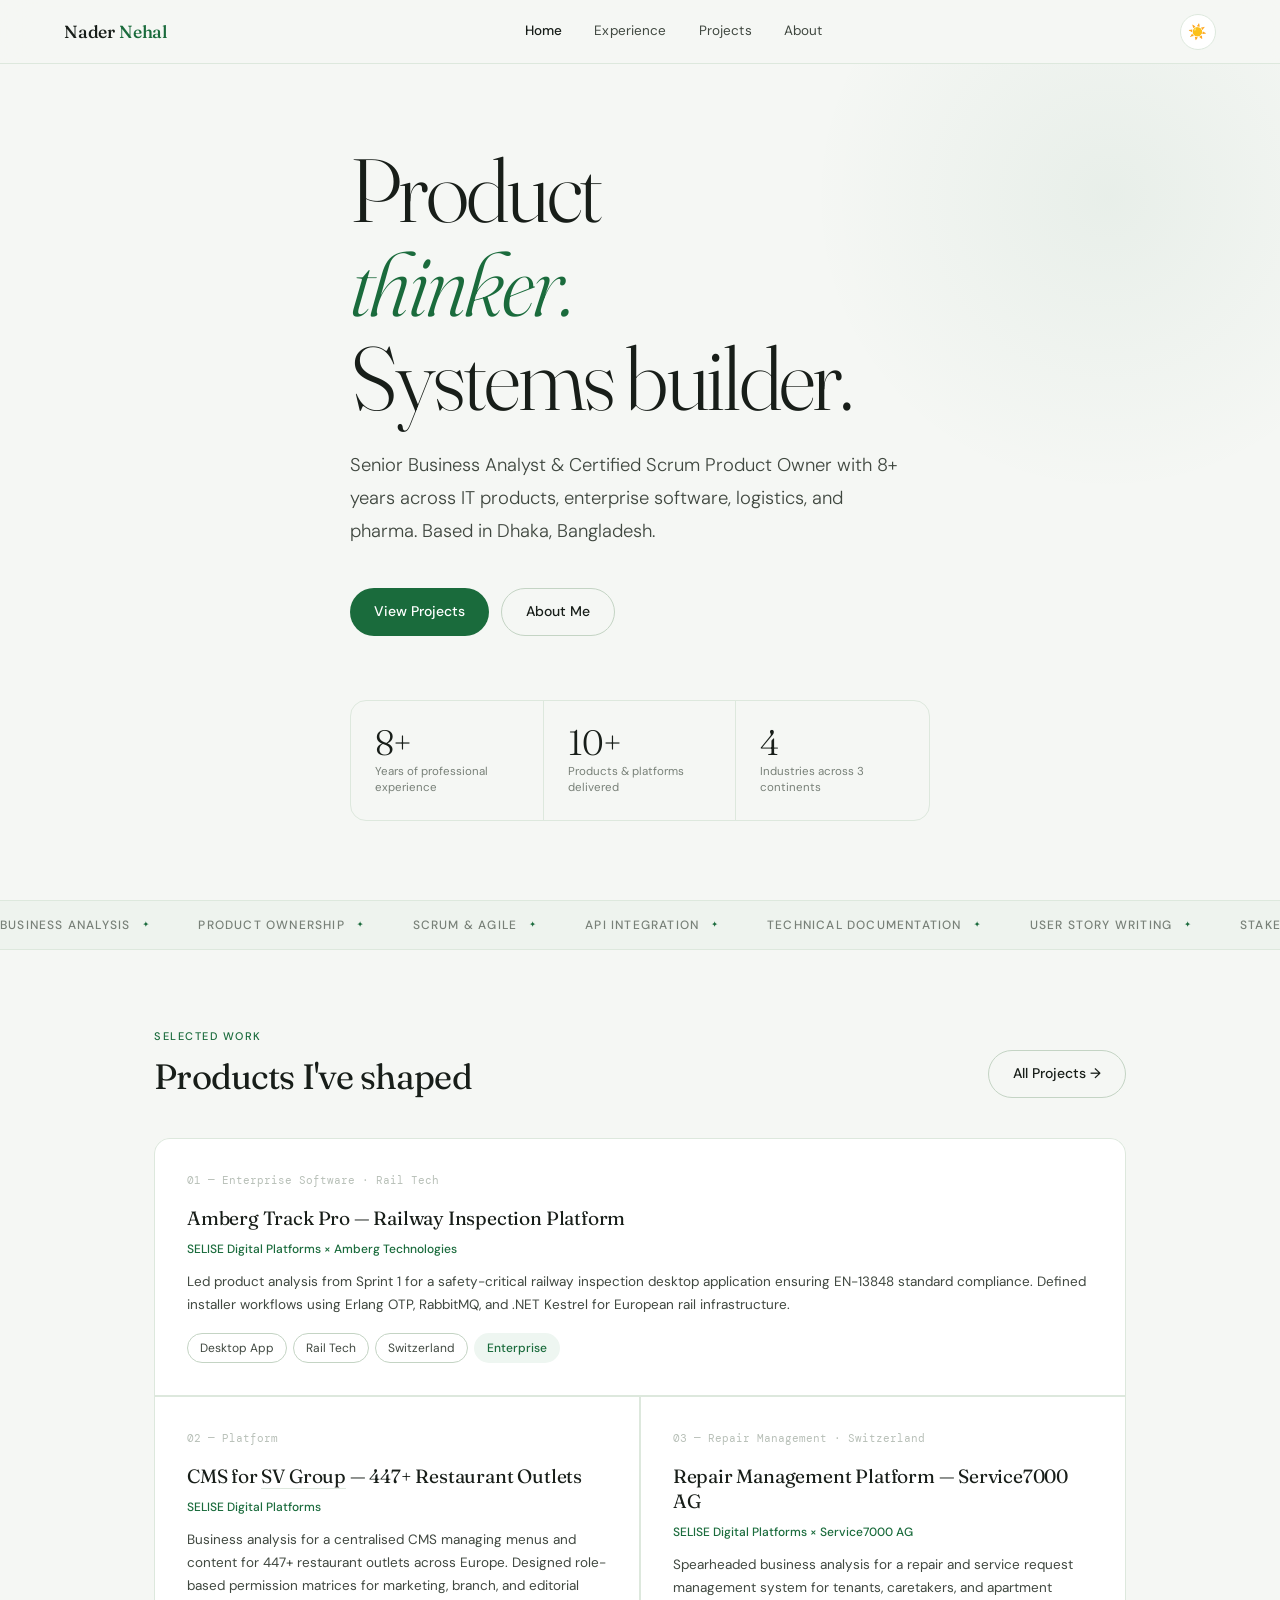
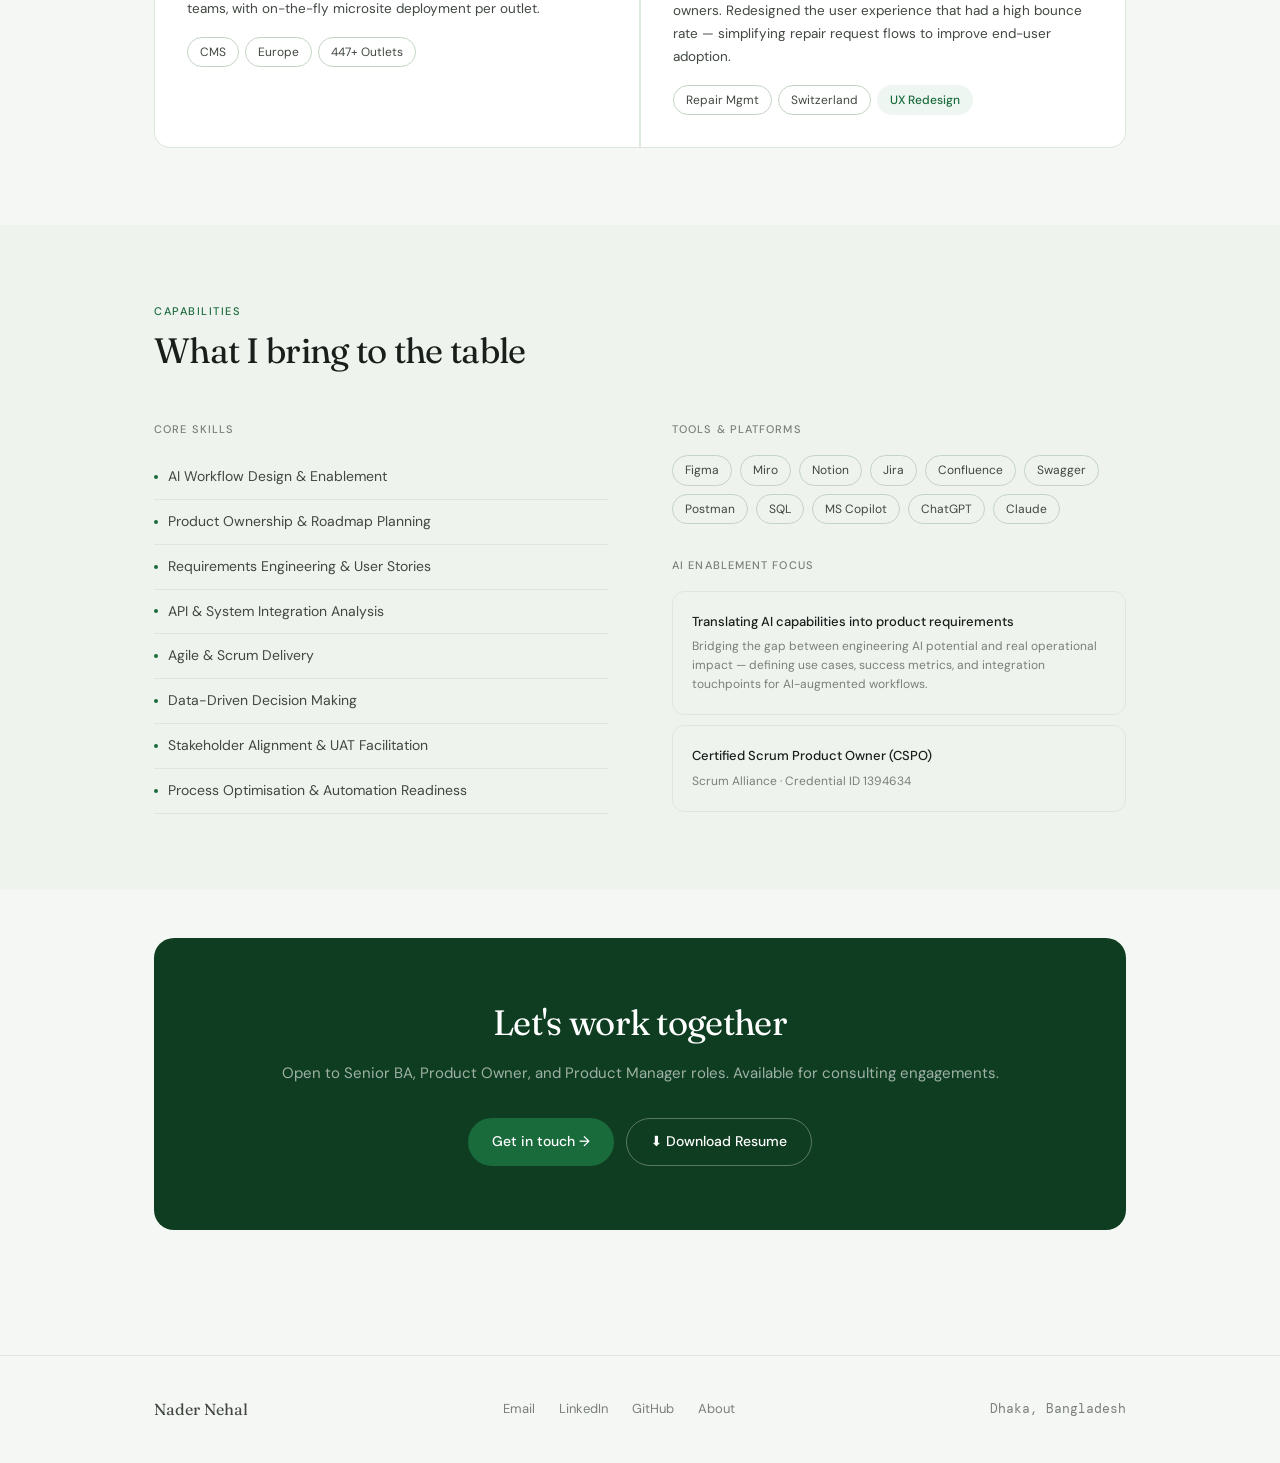
==== commit b3fde488: "Apply all pending updates" ====
--- a/index.html
+++ b/index.html
@@ -6,6 +6,8 @@
 <title>Nader Nehal — Business Analyst & Product Owner</title>
 <meta name="description" content="Senior Business Analyst and Certified Scrum Product Owner with 8+ years across IT, enterprise software, pharma, and logistics. Based in Dhaka, Bangladesh."/>
 <link rel="stylesheet" href="shared.css"/>
+<link rel="icon" type="image/png" sizes="32x32" href="favicon.png">
+<link rel="apple-touch-icon" sizes="180x180" href="apple-touch-icon.png">
 <style>
 .hero{min-height:calc(100vh - var(--nav-h));display:flex;flex-direction:column;justify-content:center;padding:clamp(3rem,6vw,5rem) 0;position:relative;overflow:hidden;}
 .hero::before{content:'';position:absolute;top:-20%;right:-10%;width:600px;height:600px;border-radius:50%;background:radial-gradient(circle,rgba(26,107,60,0.06) 0%,transparent 70%);pointer-events:none;}
@@ -91,7 +93,7 @@
       </h1>
       <p class="hero-sub fade-up fade-up-1">Senior Business Analyst & Certified Scrum Product Owner with 8+ years across IT products, enterprise software, logistics, and pharma. Based in Dhaka, Bangladesh.</p>
       <div class="hero-actions fade-up fade-up-2">
-        <a href="experience.html" class="btn btn-primary">View Experience</a>
+        <a href="projects.html" class="btn btn-primary">View Projects</a>
         <a href="about.html" class="btn btn-outline">About Me</a>
       </div>
       <div class="hero-stats fade-up fade-up-3">
@@ -142,7 +144,7 @@
         <a href="projects.html" class="btn btn-outline fade-up fade-up-2">All Projects →</a>
       </div>
       <div class="work-grid fade-up fade-up-1">
-        <div class="work-card work-card-wide">
+        <div class="work-card work-card-wide" style="cursor:pointer;" onclick="location.href='projects.html#/project/amberg'">
           <div class="work-num">01 — Enterprise Software · Rail Tech</div>
           <div class="work-title">Amberg Track Pro — Railway Inspection Platform</div>
           <div class="work-co"><a href="https://selisegroup.com/" target="_blank">SELISE Digital Platforms</a> × <a href="https://ambergtechnologies.com/" target="_blank">Amberg Technologies</a></div>
@@ -151,19 +153,19 @@
             <span class="tag">Desktop App</span><span class="tag">Rail Tech</span><span class="tag">Switzerland</span><span class="tag tag-accent">Enterprise</span>
           </div>
         </div>
-        <div class="work-card">
+        <div class="work-card" style="cursor:pointer;" onclick="location.href='projects.html#/project/sv-cms'">
           <div class="work-num">02 — Platform</div>
-          <div class="work-title">CMS for <a href="https://sv-group.com/en" target="_blank" style="color:inherit;text-decoration:none;border-bottom:1px solid var(--border);">SV Group</a> — 100+ Restaurant Outlets</div>
+          <div class="work-title">CMS for <a href="https://sv-group.com/en" target="_blank" style="color:inherit;text-decoration:none;border-bottom:1px solid var(--border);" onclick="event.stopPropagation()">SV Group</a> — 447+ Restaurant Outlets</div>
           <div class="work-co"><a href="https://selisegroup.com/" target="_blank">SELISE Digital Platforms</a></div>
-          <div class="work-desc">Business analysis for a centralised CMS managing menus and content for 100+ restaurant outlets across Europe. Designed role-based permission matrices for marketing, branch, and editorial teams.</div>
-          <div class="work-tags"><span class="tag">CMS</span><span class="tag">Europe</span><span class="tag">100+ Outlets</span></div>
-        </div>
-        <div class="work-card">
-          <div class="work-num">03 — OTT / Media</div>
-          <div class="work-title">Toffee Star Search — <a href="https://www.banglalink.net/" target="_blank" style="color:inherit;text-decoration:none;border-bottom:1px solid var(--border);">Banglalink</a> OTT</div>
-          <div class="work-co"><a href="https://selisegroup.com/" target="_blank">SELISE Digital Platforms</a> × Banglalink</div>
-          <div class="work-desc">Defined requirements for the Toffee Star Search microsite supporting Banglalink's entry into the UGC space with multilingual content, SEO optimisation, and leaderboard integration.</div>
-          <div class="work-tags"><span class="tag">OTT</span><span class="tag">UGC</span><span class="tag">Bangladesh</span></div>
+          <div class="work-desc">Business analysis for a centralised CMS managing menus and content for 447+ restaurant outlets across Europe. Designed role-based permission matrices for marketing, branch, and editorial teams, with on-the-fly microsite deployment per outlet.</div>
+          <div class="work-tags"><span class="tag">CMS</span><span class="tag">Europe</span><span class="tag">447+ Outlets</span></div>
+        </div>
+        <div class="work-card" style="cursor:pointer;" onclick="location.href='projects.html#/project/service7000'">
+          <div class="work-num">03 — Repair Management · Switzerland</div>
+          <div class="work-title">Repair Management Platform — Service7000 AG</div>
+          <div class="work-co"><a href="https://selisegroup.com/" target="_blank" onclick="event.stopPropagation()">SELISE Digital Platforms</a> × <a href="http://www.service7000.ch" target="_blank" onclick="event.stopPropagation()">Service7000 AG</a></div>
+          <div class="work-desc">Spearheaded business analysis for a repair and service request management system for tenants, caretakers, and apartment owners. Redesigned the user experience that had a high bounce rate — simplifying repair request flows to improve end-user adoption.</div>
+          <div class="work-tags"><span class="tag">Repair Mgmt</span><span class="tag">Switzerland</span><span class="tag tag-accent">UX Redesign</span></div>
         </div>
       </div>
     </div>
@@ -177,14 +179,14 @@
         <div>
           <div style="font-size:11px;font-weight:500;letter-spacing:0.1em;text-transform:uppercase;color:var(--ink-3);margin-bottom:1rem;">Core Skills</div>
           <ul class="skill-list fade-up fade-up-1">
-            <li>API Integration & Platform Development</li>
-            <li>Product & Project Management</li>
-            <li>Technical Documentation</li>
-            <li>Agile & Scrum Methodologies</li>
-            <li>Quality Assurance & User Experience</li>
-            <li>Business Analysis & Requirements</li>
-            <li>Stakeholder Management</li>
-            <li>User Story Writing</li>
+            <li>AI Workflow Design & Enablement</li>
+            <li>Product Ownership & Roadmap Planning</li>
+            <li>Requirements Engineering & User Stories</li>
+            <li>API & System Integration Analysis</li>
+            <li>Agile & Scrum Delivery</li>
+            <li>Data-Driven Decision Making</li>
+            <li>Stakeholder Alignment & UAT Facilitation</li>
+            <li>Process Optimisation & Automation Readiness</li>
           </ul>
         </div>
         <div>
@@ -192,10 +194,15 @@
           <div style="display:flex;flex-wrap:wrap;gap:8px;" class="fade-up fade-up-2">
             <span class="tag">Figma</span><span class="tag">Miro</span><span class="tag">Notion</span>
             <span class="tag">Jira</span><span class="tag">Confluence</span><span class="tag">Swagger</span>
-            <span class="tag">MS Suite</span><span class="tag">Postman</span><span class="tag">SQL</span>
+            <span class="tag">Postman</span><span class="tag">SQL</span><span class="tag">MS Copilot</span>
+            <span class="tag">ChatGPT</span><span class="tag">Claude</span>
           </div>
           <div style="margin-top:2rem;">
-            <div style="font-size:11px;font-weight:500;letter-spacing:0.1em;text-transform:uppercase;color:var(--ink-3);margin-bottom:1rem;">Certification</div>
+            <div style="font-size:11px;font-weight:500;letter-spacing:0.1em;text-transform:uppercase;color:var(--ink-3);margin-bottom:1rem;">AI Enablement Focus</div>
+            <div class="fade-up fade-up-2" style="border:1px solid var(--border);border-radius:12px;padding:1.2rem;margin-bottom:10px;">
+              <div style="font-size:13px;font-weight:500;color:var(--ink);margin-bottom:4px;">Translating AI capabilities into product requirements</div>
+              <div style="font-size:12px;color:var(--ink-3);line-height:1.6;">Bridging the gap between engineering AI potential and real operational impact — defining use cases, success metrics, and integration touchpoints for AI-augmented workflows.</div>
+            </div>
             <div class="fade-up fade-up-3" style="border:1px solid var(--border);border-radius:12px;padding:1.2rem;">
               <div style="font-size:13px;font-weight:500;color:var(--ink);margin-bottom:4px;">Certified Scrum Product Owner (CSPO)</div>
               <div style="font-size:12px;color:var(--ink-3);">Scrum Alliance · Credential ID 1394634</div>
@@ -212,8 +219,8 @@
         <h2 class="display-md">Let's work together</h2>
         <p>Open to Senior BA, Product Owner, and Product Manager roles. Available for consulting engagements.</p>
         <div style="display:flex;gap:12px;justify-content:center;flex-wrap:wrap;">
-          <a href="mailto:nader.nehal0@gmail.com" class="btn btn-primary">Get in touch →</a>
-          <a href="resume.pdf" class="resume-btn" download>⬇ Download Resume</a>
+          <a href="mailto:nader.nehal10@gmail.com" class="btn btn-primary">Get in touch →</a>
+          <a href="NaderNehal_Resume_2026.pdf" class="resume-btn" download>⬇ Download Resume</a>
         </div>
       </div>
     </div>
@@ -225,7 +232,7 @@
     <div class="footer-inner">
       <span class="footer-name">Nader Nehal</span>
       <div class="footer-links">
-        <a href="mailto:nader.nehal0@gmail.com">Email</a>
+        <a href="mailto:nader.nehal10@gmail.com">Email</a>
         <a href="https://linkedin.com/in/nadernehal" target="_blank">LinkedIn</a>
         <a href="https://github.com/nadernehal10" target="_blank">GitHub</a>
         <a href="about.html">About</a>
